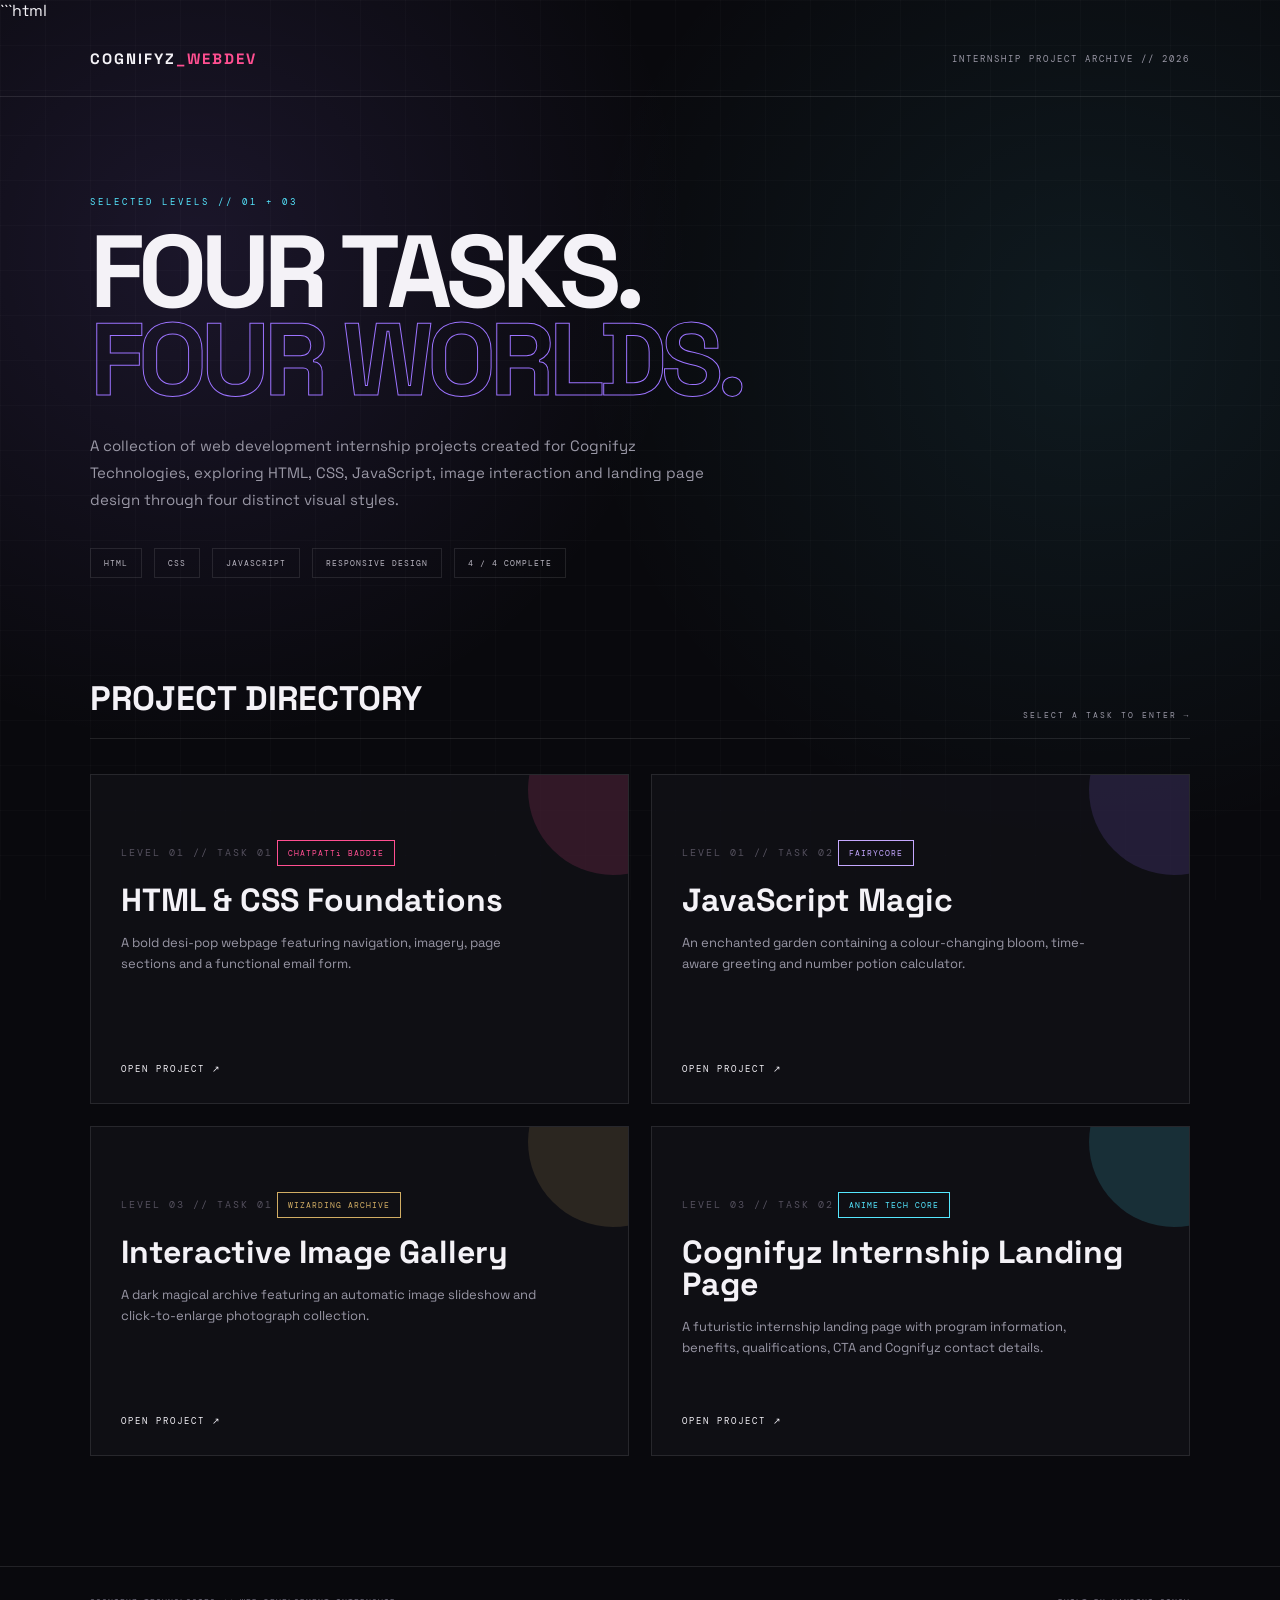
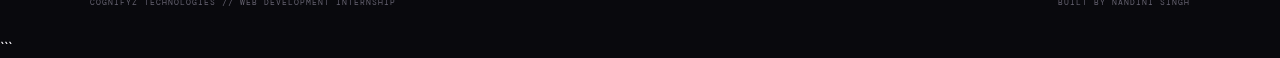
==== index.html @ 7658b9c6 "Create index.html" ====
```html
<!DOCTYPE html>
<html lang="en">
<head>
  <meta charset="UTF-8">
  <meta name="viewport" content="width=device-width, initial-scale=1.0">
  <title>Cognifyz Web Development Internship | Nandini Singh</title>

  <link rel="preconnect" href="https://fonts.googleapis.com">
  <link rel="preconnect" href="https://fonts.gstatic.com" crossorigin>
  <link href="https://fonts.googleapis.com/css2?family=DM+Mono:wght@400;500&family=Space+Grotesk:wght@400;500;600;700&display=swap" rel="stylesheet">

  <style>
    :root {
      --bg: #09090d;
      --panel: #111118;
      --text: #f4f2f7;
      --muted: #9997a5;
      --line: rgba(255,255,255,.1);
      --pink: #ff4f91;
      --purple: #9c73ff;
      --gold: #d1ad64;
      --cyan: #55e7ff;
    }

    * {
      margin: 0;
      padding: 0;
      box-sizing: border-box;
    }

    html {
      scroll-behavior: smooth;
    }

    body {
      min-height: 100vh;
      background:
        radial-gradient(circle at 15% 15%, rgba(156,115,255,.12), transparent 28%),
        radial-gradient(circle at 85% 20%, rgba(85,231,255,.08), transparent 30%),
        var(--bg);
      color: var(--text);
      font-family: "Space Grotesk", sans-serif;
    }

    body::before {
      content: "";
      position: fixed;
      inset: 0;
      pointer-events: none;
      background-image:
        linear-gradient(rgba(255,255,255,.02) 1px, transparent 1px),
        linear-gradient(90deg, rgba(255,255,255,.02) 1px, transparent 1px);
      background-size: 45px 45px;
    }

    nav {
      min-height: 76px;
      padding: 0 7%;
      display: flex;
      align-items: center;
      justify-content: space-between;
      border-bottom: 1px solid var(--line);
      position: relative;
      z-index: 2;
    }

    .logo {
      font-weight: 700;
      letter-spacing: 2px;
      font-size: 15px;
    }

    .logo span {
      color: var(--pink);
    }

    nav p {
      font-family: "DM Mono", monospace;
      color: var(--muted);
      font-size: 9px;
      letter-spacing: 2px;
    }

    header {
      min-height: 560px;
      padding: 90px 7% 70px;
      display: flex;
      flex-direction: column;
      justify-content: center;
      position: relative;
      z-index: 1;
    }

    .eyebrow {
      font-family: "DM Mono", monospace;
      color: var(--cyan);
      font-size: 9px;
      letter-spacing: 3px;
      margin-bottom: 20px;
    }

    h1 {
      max-width: 1000px;
      font-size: clamp(55px, 8vw, 110px);
      line-height: .86;
      letter-spacing: -6px;
    }

    h1 span {
      display: block;
      color: transparent;
      -webkit-text-stroke: 1px var(--purple);
    }

    .intro {
      max-width: 620px;
      color: var(--muted);
      margin-top: 28px;
      line-height: 1.8;
      font-size: 15px;
    }

    .meta {
      margin-top: 35px;
      display: flex;
      flex-wrap: wrap;
      gap: 12px;
    }

    .meta span {
      border: 1px solid var(--line);
      padding: 9px 13px;
      font-family: "DM Mono", monospace;
      font-size: 8px;
      letter-spacing: 1px;
      color: #b8b5c0;
    }

    main {
      padding: 20px 7% 110px;
      position: relative;
      z-index: 1;
    }

    .section-head {
      margin-bottom: 35px;
      display: flex;
      justify-content: space-between;
      align-items: end;
      border-bottom: 1px solid var(--line);
      padding-bottom: 18px;
    }

    .section-head h2 {
      font-size: 34px;
    }

    .section-head span {
      font-family: "DM Mono", monospace;
      color: var(--muted);
      font-size: 8px;
      letter-spacing: 2px;
    }

    .projects {
      display: grid;
      grid-template-columns: repeat(2, 1fr);
      gap: 22px;
    }

    .project {
      min-height: 330px;
      padding: 30px;
      border: 1px solid var(--line);
      background: rgba(17,17,24,.78);
      position: relative;
      overflow: hidden;
      text-decoration: none;
      color: inherit;
      transition: .25s ease;
    }

    .project:hover {
      transform: translateY(-6px);
      border-color: rgba(255,255,255,.3);
    }

    .project::after {
      content: "";
      width: 170px;
      height: 170px;
      border-radius: 50%;
      position: absolute;
      right: -70px;
      top: -70px;
      opacity: .15;
    }

    .chatpatti::after { background: var(--pink); }
    .fairy::after { background: var(--purple); }
    .wizard::after { background: var(--gold); }
    .anime::after { background: var(--cyan); }

    .number {
      font-family: "DM Mono", monospace;
      color: #55515e;
      font-size: 10px;
      letter-spacing: 2px;
    }

    .theme {
      display: inline-block;
      margin-top: 35px;
      padding: 7px 10px;
      border: 1px solid currentColor;
      font-family: "DM Mono", monospace;
      font-size: 8px;
      letter-spacing: 1px;
    }

    .chatpatti .theme { color: var(--pink); }
    .fairy .theme { color: #c5a8ff; }
    .wizard .theme { color: var(--gold); }
    .anime .theme { color: var(--cyan); }

    .project h3 {
      max-width: 450px;
      margin-top: 18px;
      font-size: 32px;
      line-height: 1;
    }

    .project p {
      max-width: 430px;
      margin-top: 16px;
      color: var(--muted);
      line-height: 1.65;
      font-size: 13px;
    }

    .open {
      position: absolute;
      left: 30px;
      bottom: 28px;
      font-family: "DM Mono", monospace;
      font-size: 9px;
      letter-spacing: 2px;
    }

    footer {
      padding: 30px 7%;
      border-top: 1px solid var(--line);
      display: flex;
      justify-content: space-between;
      gap: 20px;
      color: #666371;
      font-family: "DM Mono", monospace;
      font-size: 8px;
      letter-spacing: 1px;
    }

    @media (max-width: 800px) {
      .projects {
        grid-template-columns: 1fr;
      }

      h1 {
        letter-spacing: -4px;
      }
    }

    @media (max-width: 520px) {
      nav p {
        display: none;
      }

      header {
        min-height: 500px;
      }

      h1 {
        font-size: 55px;
        letter-spacing: -3px;
      }

      .section-head {
        align-items: start;
        flex-direction: column;
        gap: 8px;
      }

      .project {
        min-height: 350px;
      }

      footer {
        flex-direction: column;
      }
    }
  </style>
</head>

<body>

  <nav>
    <div class="logo">COGNIFYZ<span>_WEBDEV</span></div>
    <p>INTERNSHIP PROJECT ARCHIVE // 2026</p>
  </nav>

  <header>
    <p class="eyebrow">SELECTED LEVELS // 01 + 03</p>

    <h1>
      FOUR TASKS.
      <span>FOUR WORLDS.</span>
    </h1>

    <p class="intro">
      A collection of web development internship projects created for
      Cognifyz Technologies, exploring HTML, CSS, JavaScript, image
      interaction and landing page design through four distinct visual styles.
    </p>

    <div class="meta">
      <span>HTML</span>
      <span>CSS</span>
      <span>JAVASCRIPT</span>
      <span>RESPONSIVE DESIGN</span>
      <span>4 / 4 COMPLETE</span>
    </div>
  </header>


  <main>

    <div class="section-head">
      <h2>PROJECT DIRECTORY</h2>
      <span>SELECT A TASK TO ENTER →</span>
    </div>


    <div class="projects">

      <a class="project chatpatti" href="Level_1/Task_1/index.html">
        <span class="number">LEVEL 01 // TASK 01</span>
        <span class="theme">CHATPATTi BADDIE</span>

        <h3>HTML & CSS Foundations</h3>

        <p>
          A bold desi-pop webpage featuring navigation, imagery,
          page sections and a functional email form.
        </p>

        <span class="open">OPEN PROJECT ↗</span>
      </a>


      <a class="project fairy" href="Level_1/Task_2/index.html">
        <span class="number">LEVEL 01 // TASK 02</span>
        <span class="theme">FAIRYCORE</span>

        <h3>JavaScript Magic</h3>

        <p>
          An enchanted garden containing a colour-changing bloom,
          time-aware greeting and number potion calculator.
        </p>

        <span class="open">OPEN PROJECT ↗</span>
      </a>


      <a class="project wizard" href="Level_3/Task_1/index.html">
        <span class="number">LEVEL 03 // TASK 01</span>
        <span class="theme">WIZARDING ARCHIVE</span>

        <h3>Interactive Image Gallery</h3>

        <p>
          A dark magical archive featuring an automatic image slideshow
          and click-to-enlarge photograph collection.
        </p>

        <span class="open">OPEN PROJECT ↗</span>
      </a>


      <a class="project anime" href="Level_3/Task_2/index.html">
        <span class="number">LEVEL 03 // TASK 02</span>
        <span class="theme">ANIME TECH CORE</span>

        <h3>Cognifyz Internship Landing Page</h3>

        <p>
          A futuristic internship landing page with program information,
          benefits, qualifications, CTA and Cognifyz contact details.
        </p>

        <span class="open">OPEN PROJECT ↗</span>
      </a>

    </div>

  </main>


  <footer>
    <span>COGNIFYZ TECHNOLOGIES // WEB DEVELOPMENT INTERNSHIP</span>
    <span>BUILT BY NANDINI SINGH</span>
  </footer>

</body>
</html>
```
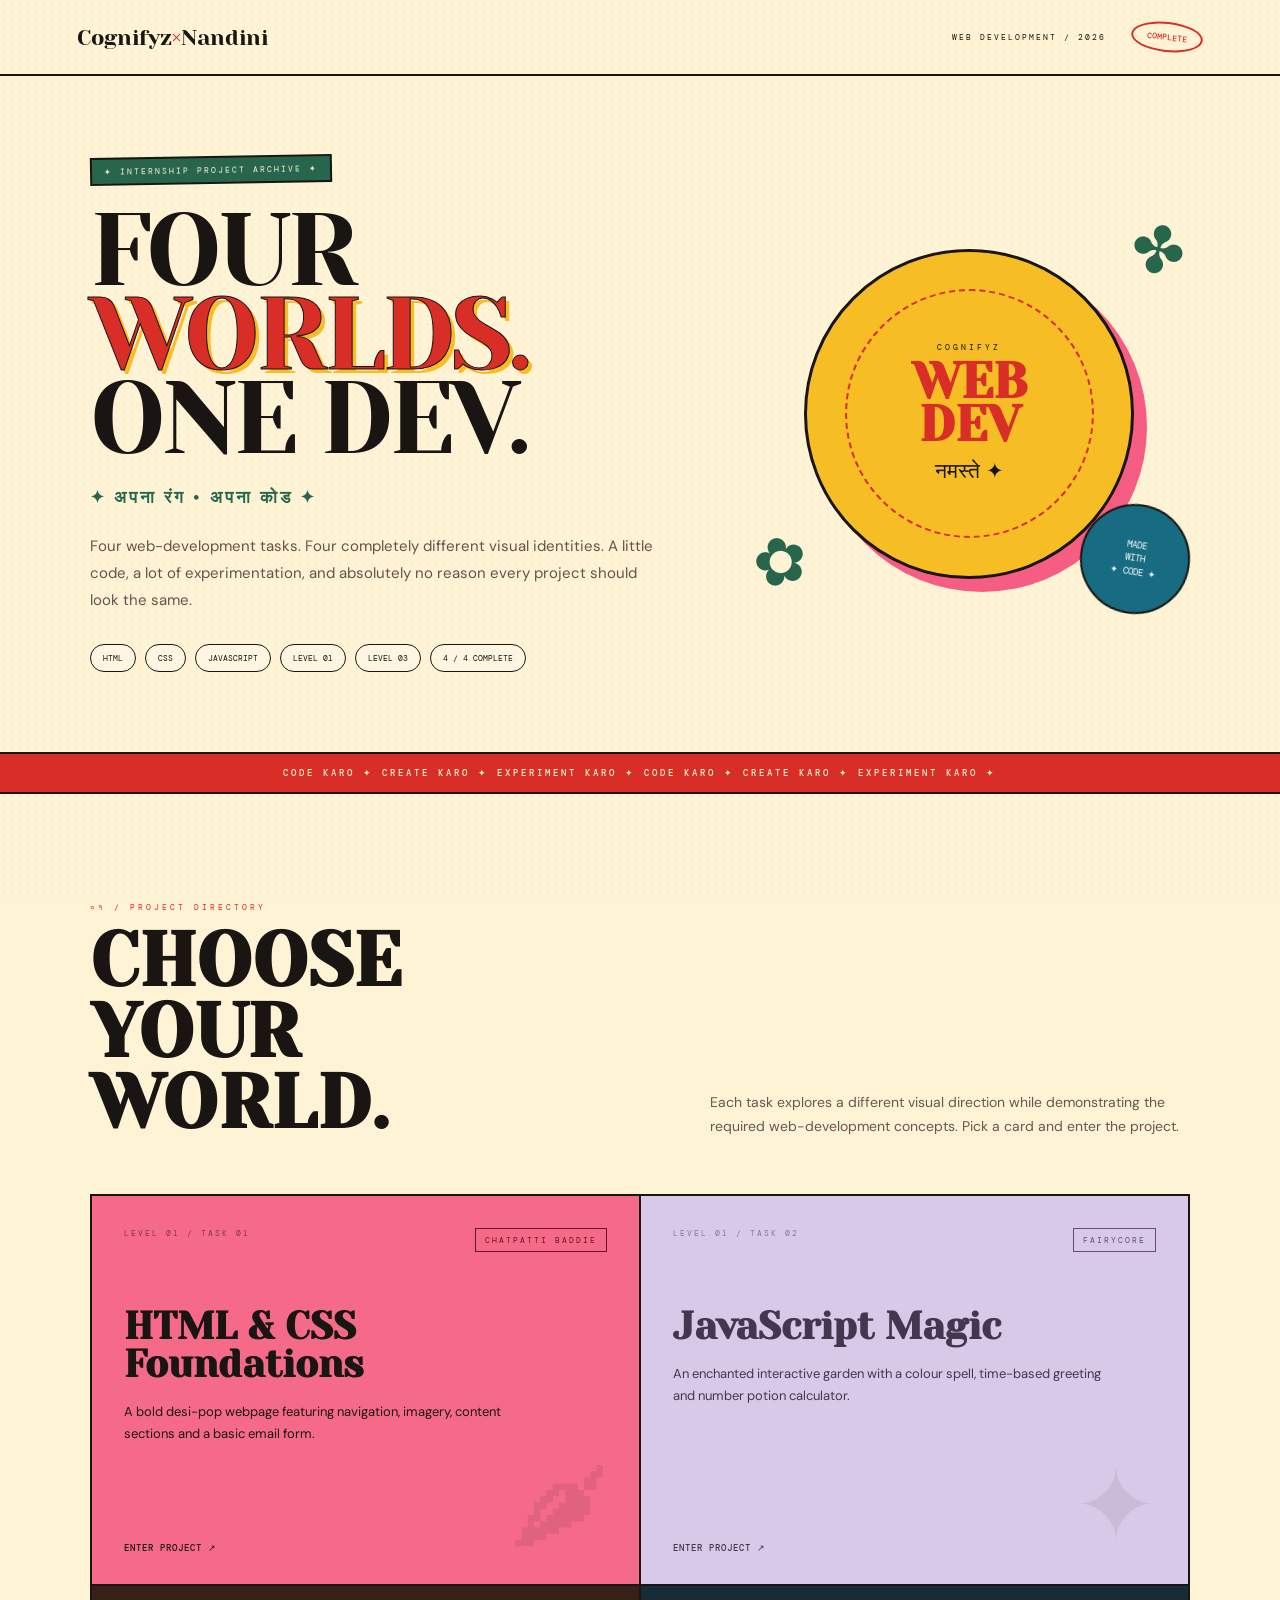
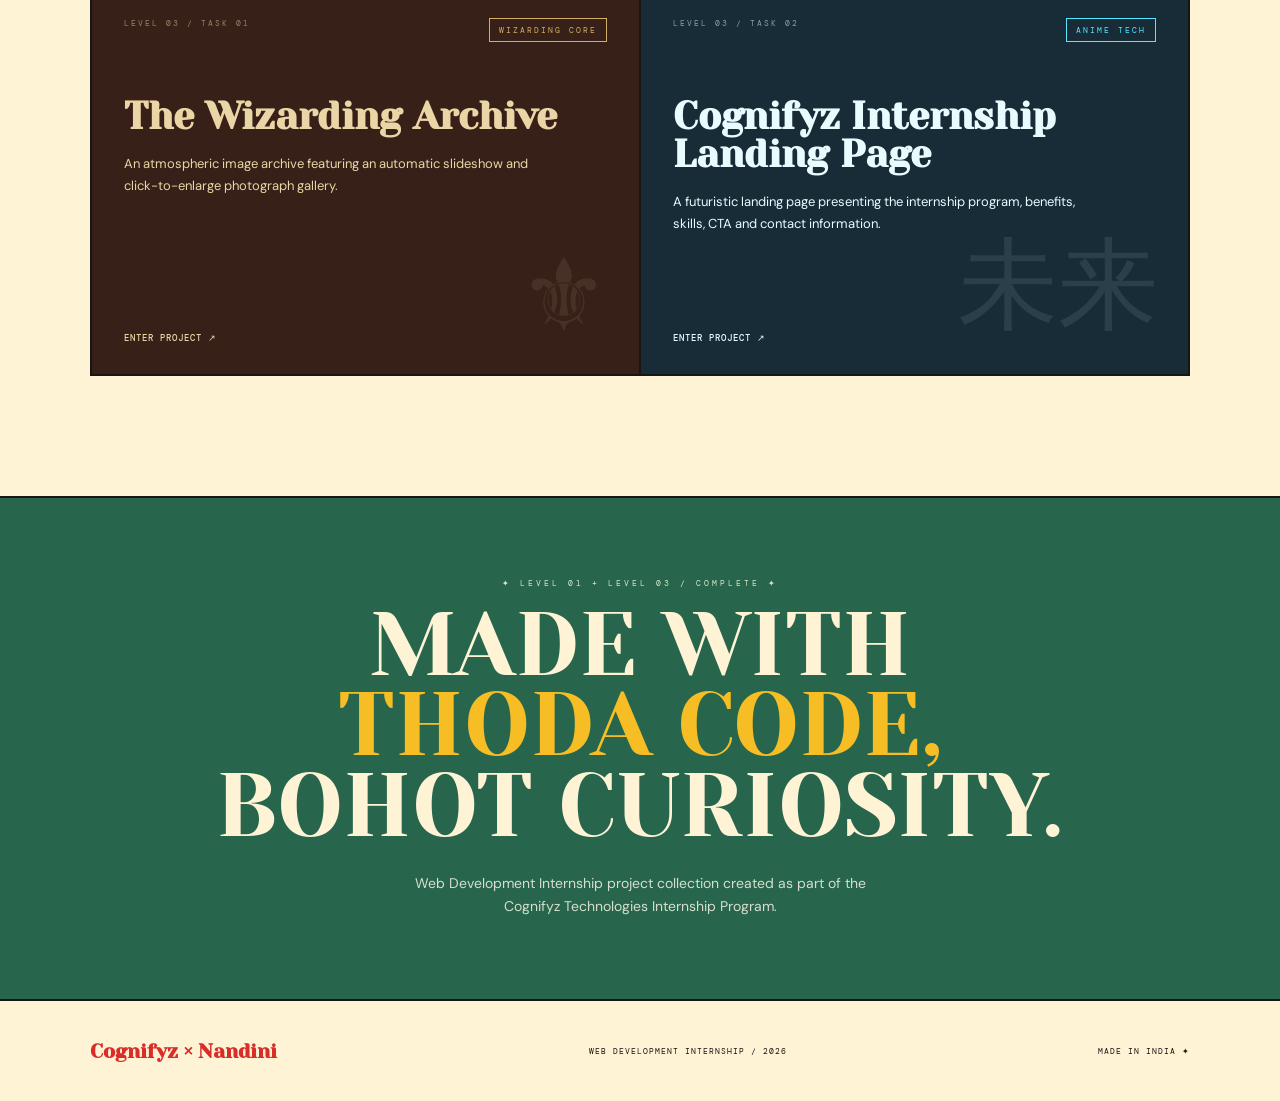
==== commit 0e6e6154: "added root page" ====
--- a/index.html
+++ b/index.html
@@ -1,26 +1,26 @@
-```html
 <!DOCTYPE html>
 <html lang="en">
 <head>
   <meta charset="UTF-8">
   <meta name="viewport" content="width=device-width, initial-scale=1.0">
-  <title>Cognifyz Web Development Internship | Nandini Singh</title>
+
+  <title>Cognifyz Internship | Nandini Singh</title>
 
   <link rel="preconnect" href="https://fonts.googleapis.com">
   <link rel="preconnect" href="https://fonts.gstatic.com" crossorigin>
-  <link href="https://fonts.googleapis.com/css2?family=DM+Mono:wght@400;500&family=Space+Grotesk:wght@400;500;600;700&display=swap" rel="stylesheet">
+  <link href="https://fonts.googleapis.com/css2?family=DM+Mono:wght@400;500&family=DM+Sans:wght@400;500;600;700&family=Yeseva+One&display=swap" rel="stylesheet">
 
   <style>
+
     :root {
-      --bg: #09090d;
-      --panel: #111118;
-      --text: #f4f2f7;
-      --muted: #9997a5;
-      --line: rgba(255,255,255,.1);
-      --pink: #ff4f91;
-      --purple: #9c73ff;
-      --gold: #d1ad64;
-      --cyan: #55e7ff;
+      --cream: #fff3d6;
+      --red: #d92d27;
+      --pink: #f65d83;
+      --green: #27664c;
+      --yellow: #f6bd25;
+      --blue: #176c82;
+      --brown: #42251c;
+      --black: #191512;
     }
 
     * {
@@ -34,383 +34,1058 @@
     }
 
     body {
-      min-height: 100vh;
-      background:
-        radial-gradient(circle at 15% 15%, rgba(156,115,255,.12), transparent 28%),
-        radial-gradient(circle at 85% 20%, rgba(85,231,255,.08), transparent 30%),
-        var(--bg);
-      color: var(--text);
-      font-family: "Space Grotesk", sans-serif;
-    }
+      background: var(--cream);
+      color: var(--black);
+      font-family: "DM Sans", sans-serif;
+      overflow-x: hidden;
+    }
+
+    a {
+      color: inherit;
+    }
+
+    /* =================================
+       DECORATIVE BACKGROUND
+    ================================= */
 
     body::before {
       content: "";
       position: fixed;
       inset: 0;
       pointer-events: none;
+      opacity: .035;
+
       background-image:
-        linear-gradient(rgba(255,255,255,.02) 1px, transparent 1px),
-        linear-gradient(90deg, rgba(255,255,255,.02) 1px, transparent 1px);
-      background-size: 45px 45px;
-    }
+        radial-gradient(var(--brown) 1px, transparent 1px);
+
+      background-size: 8px 8px;
+    }
+
+    /* =================================
+       NAV
+    ================================= */
 
     nav {
       min-height: 76px;
-      padding: 0 7%;
+      padding: 0 6%;
+
       display: flex;
       align-items: center;
       justify-content: space-between;
-      border-bottom: 1px solid var(--line);
+
+      border-bottom: 2px solid var(--black);
+
+      position: relative;
+      z-index: 5;
+    }
+
+    .logo {
+      font-family: "Yeseva One", serif;
+      font-size: 22px;
+    }
+
+    .logo span {
+      color: var(--red);
+    }
+
+    .nav-right {
+      display: flex;
+      align-items: center;
+      gap: 25px;
+    }
+
+    .nav-right p {
+      font-family: "DM Mono", monospace;
+      font-size: 8px;
+      letter-spacing: 2px;
+    }
+
+    .stamp {
+      padding: 8px 14px;
+
+      border: 2px solid var(--red);
+      border-radius: 50%;
+
+      color: var(--red);
+
+      font-family: "DM Mono", monospace;
+      font-size: 8px;
+      font-weight: 500;
+
+      transform: rotate(6deg);
+    }
+
+    /* =================================
+       HERO
+    ================================= */
+
+    header {
+      min-height: 650px;
+
+      padding: 80px 7%;
+
+      display: grid;
+      grid-template-columns: 1.15fr .85fr;
+      align-items: center;
+
+      gap: 60px;
+
+      border-bottom: 2px solid var(--black);
+
+      position: relative;
+    }
+
+    .small-label {
+      display: inline-block;
+
+      padding: 7px 12px;
+
+      background: var(--green);
+      color: var(--cream);
+
+      border: 2px solid var(--black);
+
+      font-family: "DM Mono", monospace;
+      font-size: 8px;
+      letter-spacing: 2px;
+
+      transform: rotate(-1deg);
+    }
+
+    h1 {
+      margin-top: 25px;
+
+      font-family: "Yeseva One", serif;
+
+      font-size: clamp(65px, 8vw, 120px);
+      font-weight: 400;
+
+      line-height: .82;
+
+      letter-spacing: -4px;
+    }
+
+    h1 span {
+      display: block;
+
+      color: var(--red);
+
+      -webkit-text-stroke: 1px var(--black);
+
+      text-shadow:
+        4px 4px 0 var(--yellow);
+    }
+
+    .hindi {
+      margin-top: 25px;
+
+      color: var(--green);
+
+      font-size: 17px;
+      font-weight: 700;
+
+      letter-spacing: 3px;
+    }
+
+    .intro {
+      max-width: 570px;
+
+      margin-top: 25px;
+
+      color: #65534b;
+
+      font-size: 15px;
+      line-height: 1.8;
+    }
+
+    .hero-tags {
+      margin-top: 30px;
+
+      display: flex;
+      flex-wrap: wrap;
+
+      gap: 9px;
+    }
+
+    .hero-tags span {
+      padding: 8px 12px;
+
+      border: 1.5px solid var(--black);
+      border-radius: 30px;
+
+      font-family: "DM Mono", monospace;
+      font-size: 8px;
+
+      background: rgba(255,255,255,.3);
+    }
+
+    /* =================================
+       HERO ART
+    ================================= */
+
+    .hero-art {
+      min-height: 470px;
+
+      position: relative;
+
+      display: flex;
+      align-items: center;
+      justify-content: center;
+    }
+
+    .sun {
+      width: 330px;
+      height: 330px;
+
+      border-radius: 50%;
+
+      background: var(--yellow);
+
+      border: 3px solid var(--black);
+
+      position: relative;
+
+      display: flex;
+      align-items: center;
+      justify-content: center;
+
+      box-shadow:
+        13px 13px 0 var(--pink);
+    }
+
+    .sun::before {
+      content: "";
+
+      position: absolute;
+
+      width: 245px;
+      height: 245px;
+
+      border: 2px dashed var(--red);
+      border-radius: 50%;
+
+      animation: spin 25s linear infinite;
+    }
+
+    @keyframes spin {
+      to {
+        transform: rotate(360deg);
+      }
+    }
+
+    .sun-text {
+      text-align: center;
+
       position: relative;
       z-index: 2;
     }
 
-    .logo {
-      font-weight: 700;
-      letter-spacing: 2px;
-      font-size: 15px;
-    }
-
-    .logo span {
-      color: var(--pink);
-    }
-
-    nav p {
-      font-family: "DM Mono", monospace;
-      color: var(--muted);
+    .sun-text small {
+      display: block;
+
+      font-family: "DM Mono", monospace;
+      font-size: 8px;
+      letter-spacing: 3px;
+    }
+
+    .sun-text strong {
+      display: block;
+
+      margin-top: 8px;
+
+      font-family: "Yeseva One", serif;
+
+      font-size: 50px;
+      line-height: .85;
+
+      color: var(--red);
+    }
+
+    .sun-text span {
+      display: block;
+
+      margin-top: 12px;
+
+      font-size: 21px;
+    }
+
+    .flower {
+      position: absolute;
+
+      font-size: 65px;
+
+      color: var(--green);
+    }
+
+    .f1 {
+      left: 5px;
+      bottom: 45px;
+      transform: rotate(-15deg);
+    }
+
+    .f2 {
+      right: 5px;
+      top: 30px;
+      transform: rotate(15deg);
+    }
+
+    .mini-sticker {
+      position: absolute;
+
+      right: 0;
+      bottom: 35px;
+
+      width: 110px;
+      height: 110px;
+
+      border-radius: 50%;
+
+      background: var(--blue);
+      color: white;
+
+      border: 2px solid var(--black);
+
+      display: flex;
+      align-items: center;
+      justify-content: center;
+
+      text-align: center;
+
+      font-family: "DM Mono", monospace;
       font-size: 9px;
-      letter-spacing: 2px;
-    }
-
-    header {
-      min-height: 560px;
-      padding: 90px 7% 70px;
-      display: flex;
-      flex-direction: column;
-      justify-content: center;
-      position: relative;
-      z-index: 1;
-    }
-
-    .eyebrow {
-      font-family: "DM Mono", monospace;
-      color: var(--cyan);
+      line-height: 1.5;
+
+      transform: rotate(9deg);
+    }
+
+    /* =================================
+       STRIP
+    ================================= */
+
+    .strip {
+      overflow: hidden;
+
+      padding: 13px;
+
+      background: var(--red);
+      color: var(--cream);
+
+      border-bottom: 2px solid var(--black);
+
+      white-space: nowrap;
+
+      text-align: center;
+
+      font-family: "DM Mono", monospace;
+
       font-size: 9px;
+      font-weight: 500;
+
       letter-spacing: 3px;
-      margin-bottom: 20px;
-    }
-
-    h1 {
-      max-width: 1000px;
-      font-size: clamp(55px, 8vw, 110px);
-      line-height: .86;
-      letter-spacing: -6px;
-    }
-
-    h1 span {
-      display: block;
-      color: transparent;
-      -webkit-text-stroke: 1px var(--purple);
-    }
-
-    .intro {
-      max-width: 620px;
-      color: var(--muted);
-      margin-top: 28px;
-      line-height: 1.8;
-      font-size: 15px;
-    }
-
-    .meta {
-      margin-top: 35px;
-      display: flex;
-      flex-wrap: wrap;
-      gap: 12px;
-    }
-
-    .meta span {
-      border: 1px solid var(--line);
-      padding: 9px 13px;
-      font-family: "DM Mono", monospace;
+    }
+
+    /* =================================
+       PROJECTS
+    ================================= */
+
+    main {
+      padding: 100px 7% 120px;
+    }
+
+    .project-heading {
+      display: grid;
+      grid-template-columns: 1fr 1fr;
+
+      gap: 40px;
+
+      align-items: end;
+
+      margin-bottom: 55px;
+    }
+
+    .project-heading small {
+      font-family: "DM Mono", monospace;
+
+      color: var(--red);
+
       font-size: 8px;
-      letter-spacing: 1px;
-      color: #b8b5c0;
-    }
-
-    main {
-      padding: 20px 7% 110px;
-      position: relative;
-      z-index: 1;
-    }
-
-    .section-head {
-      margin-bottom: 35px;
-      display: flex;
-      justify-content: space-between;
-      align-items: end;
-      border-bottom: 1px solid var(--line);
-      padding-bottom: 18px;
-    }
-
-    .section-head h2 {
-      font-size: 34px;
-    }
-
-    .section-head span {
-      font-family: "DM Mono", monospace;
-      color: var(--muted);
-      font-size: 8px;
-      letter-spacing: 2px;
-    }
+
+      letter-spacing: 3px;
+    }
+
+    .project-heading h2 {
+      margin-top: 10px;
+
+      font-family: "Yeseva One", serif;
+
+      font-size: clamp(45px, 6vw, 75px);
+
+      line-height: .95;
+    }
+
+    .project-heading p {
+      max-width: 480px;
+
+      justify-self: end;
+
+      color: #68574f;
+
+      line-height: 1.7;
+
+      font-size: 14px;
+    }
+
+    /* =================================
+       PROJECT GRID
+    ================================= */
 
     .projects {
       display: grid;
       grid-template-columns: repeat(2, 1fr);
-      gap: 22px;
+
+      border-top: 2px solid var(--black);
+      border-left: 2px solid var(--black);
     }
 
     .project {
-      min-height: 330px;
-      padding: 30px;
-      border: 1px solid var(--line);
-      background: rgba(17,17,24,.78);
+      min-height: 390px;
+
+      padding: 32px;
+
       position: relative;
+
+      border-right: 2px solid var(--black);
+      border-bottom: 2px solid var(--black);
+
+      text-decoration: none;
+
       overflow: hidden;
-      text-decoration: none;
-      color: inherit;
+
       transition: .25s ease;
     }
 
     .project:hover {
-      transform: translateY(-6px);
-      border-color: rgba(255,255,255,.3);
-    }
-
-    .project::after {
-      content: "";
-      width: 170px;
-      height: 170px;
-      border-radius: 50%;
-      position: absolute;
-      right: -70px;
-      top: -70px;
-      opacity: .15;
-    }
-
-    .chatpatti::after { background: var(--pink); }
-    .fairy::after { background: var(--purple); }
-    .wizard::after { background: var(--gold); }
-    .anime::after { background: var(--cyan); }
-
-    .number {
-      font-family: "DM Mono", monospace;
-      color: #55515e;
-      font-size: 10px;
+      transform: translate(-5px, -5px);
+
+      box-shadow:
+        8px 8px 0 var(--black);
+
+      z-index: 3;
+    }
+
+    .project-top {
+      display: flex;
+      justify-content: space-between;
+
+      font-family: "DM Mono", monospace;
+
+      font-size: 8px;
+
       letter-spacing: 2px;
     }
 
+    .project-number {
+      opacity: .55;
+    }
+
     .theme {
-      display: inline-block;
-      margin-top: 35px;
-      padding: 7px 10px;
+      padding: 6px 9px;
+
       border: 1px solid currentColor;
-      font-family: "DM Mono", monospace;
-      font-size: 8px;
-      letter-spacing: 1px;
-    }
-
-    .chatpatti .theme { color: var(--pink); }
-    .fairy .theme { color: #c5a8ff; }
-    .wizard .theme { color: var(--gold); }
-    .anime .theme { color: var(--cyan); }
+    }
 
     .project h3 {
-      max-width: 450px;
+      max-width: 440px;
+
+      margin-top: 55px;
+
+      font-family: "Yeseva One", serif;
+
+      font-size: 38px;
+
+      line-height: 1;
+    }
+
+    .project > p {
+      max-width: 430px;
+
       margin-top: 18px;
-      font-size: 32px;
-      line-height: 1;
-    }
-
-    .project p {
-      max-width: 430px;
-      margin-top: 16px;
-      color: var(--muted);
-      line-height: 1.65;
+
       font-size: 13px;
+
+      line-height: 1.7;
     }
 
     .open {
       position: absolute;
-      left: 30px;
-      bottom: 28px;
-      font-family: "DM Mono", monospace;
+
+      left: 32px;
+      bottom: 30px;
+
+      font-family: "DM Mono", monospace;
+
       font-size: 9px;
-      letter-spacing: 2px;
-    }
+      font-weight: 500;
+
+      letter-spacing: 1px;
+    }
+
+    /* DIFFERENT PROJECT WORLDS */
+
+    .chatpatti {
+      background: #f66a89;
+    }
+
+    .chatpatti .theme {
+      color: #6b171d;
+    }
+
+    .fairy {
+      background: #d8c9e8;
+      color: #45364f;
+    }
+
+    .fairy .theme {
+      color: #674d75;
+    }
+
+    .wizard {
+      background: #372018;
+      color: #ead5a6;
+    }
+
+    .wizard .theme {
+      color: #d3ad64;
+    }
+
+    .anime {
+      background: #172c37;
+      color: #e8fbff;
+    }
+
+    .anime .theme {
+      color: #55e7ff;
+    }
+
+    /* decorative card symbols */
+
+    .symbol {
+      position: absolute;
+
+      right: 30px;
+      bottom: 20px;
+
+      font-family: "Yeseva One", serif;
+
+      font-size: 100px;
+
+      opacity: .09;
+
+      pointer-events: none;
+    }
+
+    /* =================================
+       ENDING
+    ================================= */
+
+    .ending {
+      min-height: 430px;
+
+      padding: 80px 7%;
+
+      background: var(--green);
+      color: var(--cream);
+
+      border-top: 2px solid var(--black);
+      border-bottom: 2px solid var(--black);
+
+      display: flex;
+      flex-direction: column;
+      align-items: center;
+      justify-content: center;
+
+      text-align: center;
+    }
+
+    .ending p:first-child {
+      font-family: "DM Mono", monospace;
+
+      color: #d9e8c9;
+
+      font-size: 8px;
+
+      letter-spacing: 3px;
+    }
+
+    .ending h2 {
+      max-width: 850px;
+
+      margin-top: 17px;
+
+      font-family: "Yeseva One", serif;
+
+      font-size: clamp(48px, 7vw, 90px);
+
+      font-weight: 400;
+
+      line-height: .9;
+    }
+
+    .ending h2 span {
+      color: var(--yellow);
+    }
+
+    .ending .quote {
+      max-width: 500px;
+
+      margin-top: 25px;
+
+      color: #d7decf;
+
+      font-size: 14px;
+
+      line-height: 1.7;
+    }
+
+    /* =================================
+       FOOTER
+    ================================= */
 
     footer {
-      padding: 30px 7%;
-      border-top: 1px solid var(--line);
+      min-height: 100px;
+
+      padding: 25px 7%;
+
       display: flex;
+      align-items: center;
       justify-content: space-between;
+
       gap: 20px;
-      color: #666371;
-      font-family: "DM Mono", monospace;
+    }
+
+    footer strong {
+      font-family: "Yeseva One", serif;
+
+      color: var(--red);
+
+      font-size: 20px;
+    }
+
+    footer p {
+      font-family: "DM Mono", monospace;
+
       font-size: 8px;
+
       letter-spacing: 1px;
     }
 
-    @media (max-width: 800px) {
+    /* =================================
+       MOBILE
+    ================================= */
+
+    @media (max-width: 850px) {
+
+      header {
+        grid-template-columns: 1fr;
+      }
+
+      .hero-art {
+        min-height: 450px;
+      }
+
+      .project-heading {
+        grid-template-columns: 1fr;
+      }
+
+      .project-heading p {
+        justify-self: start;
+      }
+
       .projects {
         grid-template-columns: 1fr;
       }
+    }
+
+    @media (max-width: 520px) {
+
+      .nav-right p {
+        display: none;
+      }
+
+      header {
+        padding:
+          70px 6%;
+      }
 
       h1 {
-        letter-spacing: -4px;
-      }
-    }
-
-    @media (max-width: 520px) {
-      nav p {
-        display: none;
-      }
-
-      header {
-        min-height: 500px;
-      }
-
-      h1 {
-        font-size: 55px;
+        font-size: 64px;
         letter-spacing: -3px;
       }
 
-      .section-head {
-        align-items: start;
-        flex-direction: column;
-        gap: 8px;
+      .sun {
+        width: 280px;
+        height: 280px;
+      }
+
+      .sun::before {
+        width: 205px;
+        height: 205px;
+      }
+
+      .sun-text strong {
+        font-size: 42px;
+      }
+
+      .mini-sticker {
+        width: 90px;
+        height: 90px;
+        right: -5px;
+      }
+
+      main {
+        padding:
+          80px 6%;
       }
 
       .project {
-        min-height: 350px;
+        min-height: 410px;
       }
 
       footer {
         flex-direction: column;
-      }
-    }
+
+        text-align: center;
+      }
+    }
+
   </style>
 </head>
 
+
 <body>
 
+  <!-- NAV -->
   <nav>
-    <div class="logo">COGNIFYZ<span>_WEBDEV</span></div>
-    <p>INTERNSHIP PROJECT ARCHIVE // 2026</p>
+
+    <div class="logo">
+      Cognifyz<span>×</span>Nandini
+    </div>
+
+    <div class="nav-right">
+
+      <p>
+        WEB DEVELOPMENT / 2026
+      </p>
+
+      <div class="stamp">
+        COMPLETE
+      </div>
+
+    </div>
+
   </nav>
 
+
+  <!-- HERO -->
   <header>
-    <p class="eyebrow">SELECTED LEVELS // 01 + 03</p>
-
-    <h1>
-      FOUR TASKS.
-      <span>FOUR WORLDS.</span>
-    </h1>
-
-    <p class="intro">
-      A collection of web development internship projects created for
-      Cognifyz Technologies, exploring HTML, CSS, JavaScript, image
-      interaction and landing page design through four distinct visual styles.
+
+    <div class="hero-copy">
+
+      <span class="small-label">
+        ✦ INTERNSHIP PROJECT ARCHIVE ✦
+      </span>
+
+      <h1>
+        FOUR
+        <span>WORLDS.</span>
+        ONE DEV.
+      </h1>
+
+      <p class="hindi">
+        ✦ अपना रंग • अपना कोड ✦
+      </p>
+
+      <p class="intro">
+        Four web-development tasks. Four completely different
+        visual identities. A little code, a lot of experimentation,
+        and absolutely no reason every project should look the same.
+      </p>
+
+      <div class="hero-tags">
+        <span>HTML</span>
+        <span>CSS</span>
+        <span>JAVASCRIPT</span>
+        <span>LEVEL 01</span>
+        <span>LEVEL 03</span>
+        <span>4 / 4 COMPLETE</span>
+      </div>
+
+    </div>
+
+
+    <div class="hero-art">
+
+      <span class="flower f1">✿</span>
+      <span class="flower f2">✤</span>
+
+      <div class="sun">
+
+        <div class="sun-text">
+
+          <small>COGNIFYZ</small>
+
+          <strong>
+            WEB<br>DEV
+          </strong>
+
+          <span>नमस्ते ✦</span>
+
+        </div>
+
+      </div>
+
+      <div class="mini-sticker">
+        MADE<br>
+        WITH<br>
+        ✦ CODE ✦
+      </div>
+
+    </div>
+
+  </header>
+
+
+  <div class="strip">
+    CODE KARO ✦ CREATE KARO ✦ EXPERIMENT KARO ✦
+    CODE KARO ✦ CREATE KARO ✦ EXPERIMENT KARO ✦
+  </div>
+
+
+  <!-- PROJECT DIRECTORY -->
+  <main>
+
+    <div class="project-heading">
+
+      <div>
+
+        <small>
+          ०१ / PROJECT DIRECTORY
+        </small>
+
+        <h2>
+          CHOOSE YOUR<br>
+          WORLD.
+        </h2>
+
+      </div>
+
+      <p>
+        Each task explores a different visual direction while
+        demonstrating the required web-development concepts.
+        Pick a card and enter the project.
+      </p>
+
+    </div>
+
+
+    <div class="projects">
+
+
+      <!-- TASK 1 -->
+
+      <a
+        class="project chatpatti"
+        href="Level_1/Task_1/index.html"
+      >
+
+        <div class="project-top">
+
+          <span class="project-number">
+            LEVEL 01 / TASK 01
+          </span>
+
+          <span class="theme">
+            CHATPATTI BADDIE
+          </span>
+
+        </div>
+
+        <h3>
+          HTML & CSS
+          Foundations
+        </h3>
+
+        <p>
+          A bold desi-pop webpage featuring navigation,
+          imagery, content sections and a basic email form.
+        </p>
+
+        <span class="open">
+          ENTER PROJECT ↗
+        </span>
+
+        <span class="symbol">🌶</span>
+
+      </a>
+
+
+      <!-- TASK 2 -->
+
+      <a
+        class="project fairy"
+        href="Level_1/Task_2/index.html"
+      >
+
+        <div class="project-top">
+
+          <span class="project-number">
+            LEVEL 01 / TASK 02
+          </span>
+
+          <span class="theme">
+            FAIRYCORE
+          </span>
+
+        </div>
+
+        <h3>
+          JavaScript
+          Magic
+        </h3>
+
+        <p>
+          An enchanted interactive garden with a colour spell,
+          time-based greeting and number potion calculator.
+        </p>
+
+        <span class="open">
+          ENTER PROJECT ↗
+        </span>
+
+        <span class="symbol">✦</span>
+
+      </a>
+
+
+      <!-- TASK 3 -->
+
+      <a
+        class="project wizard"
+        href="Level_3/Task_1/index.html"
+      >
+
+        <div class="project-top">
+
+          <span class="project-number">
+            LEVEL 03 / TASK 01
+          </span>
+
+          <span class="theme">
+            WIZARDING CORE
+          </span>
+
+        </div>
+
+        <h3>
+          The Wizarding
+          Archive
+        </h3>
+
+        <p>
+          An atmospheric image archive featuring an automatic
+          slideshow and click-to-enlarge photograph gallery.
+        </p>
+
+        <span class="open">
+          ENTER PROJECT ↗
+        </span>
+
+        <span class="symbol">⚜</span>
+
+      </a>
+
+
+      <!-- TASK 4 -->
+
+      <a
+        class="project anime"
+        href="Level_3/Task_2/index.html"
+      >
+
+        <div class="project-top">
+
+          <span class="project-number">
+            LEVEL 03 / TASK 02
+          </span>
+
+          <span class="theme">
+            ANIME TECH
+          </span>
+
+        </div>
+
+        <h3>
+          Cognifyz Internship
+          Landing Page
+        </h3>
+
+        <p>
+          A futuristic landing page presenting the internship
+          program, benefits, skills, CTA and contact information.
+        </p>
+
+        <span class="open">
+          ENTER PROJECT ↗
+        </span>
+
+        <span class="symbol">未来</span>
+
+      </a>
+
+    </div>
+
+  </main>
+
+
+  <!-- ENDING -->
+
+  <section class="ending">
+
+    <p>
+      ✦ LEVEL 01 + LEVEL 03 / COMPLETE ✦
     </p>
 
-    <div class="meta">
-      <span>HTML</span>
-      <span>CSS</span>
-      <span>JAVASCRIPT</span>
-      <span>RESPONSIVE DESIGN</span>
-      <span>4 / 4 COMPLETE</span>
-    </div>
-  </header>
-
-
-  <main>
-
-    <div class="section-head">
-      <h2>PROJECT DIRECTORY</h2>
-      <span>SELECT A TASK TO ENTER →</span>
-    </div>
-
-
-    <div class="projects">
-
-      <a class="project chatpatti" href="Level_1/Task_1/index.html">
-        <span class="number">LEVEL 01 // TASK 01</span>
-        <span class="theme">CHATPATTi BADDIE</span>
-
-        <h3>HTML & CSS Foundations</h3>
-
-        <p>
-          A bold desi-pop webpage featuring navigation, imagery,
-          page sections and a functional email form.
-        </p>
-
-        <span class="open">OPEN PROJECT ↗</span>
-      </a>
-
-
-      <a class="project fairy" href="Level_1/Task_2/index.html">
-        <span class="number">LEVEL 01 // TASK 02</span>
-        <span class="theme">FAIRYCORE</span>
-
-        <h3>JavaScript Magic</h3>
-
-        <p>
-          An enchanted garden containing a colour-changing bloom,
-          time-aware greeting and number potion calculator.
-        </p>
-
-        <span class="open">OPEN PROJECT ↗</span>
-      </a>
-
-
-      <a class="project wizard" href="Level_3/Task_1/index.html">
-        <span class="number">LEVEL 03 // TASK 01</span>
-        <span class="theme">WIZARDING ARCHIVE</span>
-
-        <h3>Interactive Image Gallery</h3>
-
-        <p>
-          A dark magical archive featuring an automatic image slideshow
-          and click-to-enlarge photograph collection.
-        </p>
-
-        <span class="open">OPEN PROJECT ↗</span>
-      </a>
-
-
-      <a class="project anime" href="Level_3/Task_2/index.html">
-        <span class="number">LEVEL 03 // TASK 02</span>
-        <span class="theme">ANIME TECH CORE</span>
-
-        <h3>Cognifyz Internship Landing Page</h3>
-
-        <p>
-          A futuristic internship landing page with program information,
-          benefits, qualifications, CTA and Cognifyz contact details.
-        </p>
-
-        <span class="open">OPEN PROJECT ↗</span>
-      </a>
-
-    </div>
-
-  </main>
-
+    <h2>
+      MADE WITH
+      <span>THODA CODE,</span>
+      BOHOT CURIOSITY.
+    </h2>
+
+    <p class="quote">
+      Web Development Internship project collection created
+      as part of the Cognifyz Technologies Internship Program.
+    </p>
+
+  </section>
+
+
+  <!-- FOOTER -->
 
   <footer>
-    <span>COGNIFYZ TECHNOLOGIES // WEB DEVELOPMENT INTERNSHIP</span>
-    <span>BUILT BY NANDINI SINGH</span>
+
+    <strong>
+      Cognifyz × Nandini
+    </strong>
+
+    <p>
+      WEB DEVELOPMENT INTERNSHIP / 2026
+    </p>
+
+    <p>
+      MADE IN INDIA ✦
+    </p>
+
   </footer>
 
 </body>
-</html>
-```
+</html>
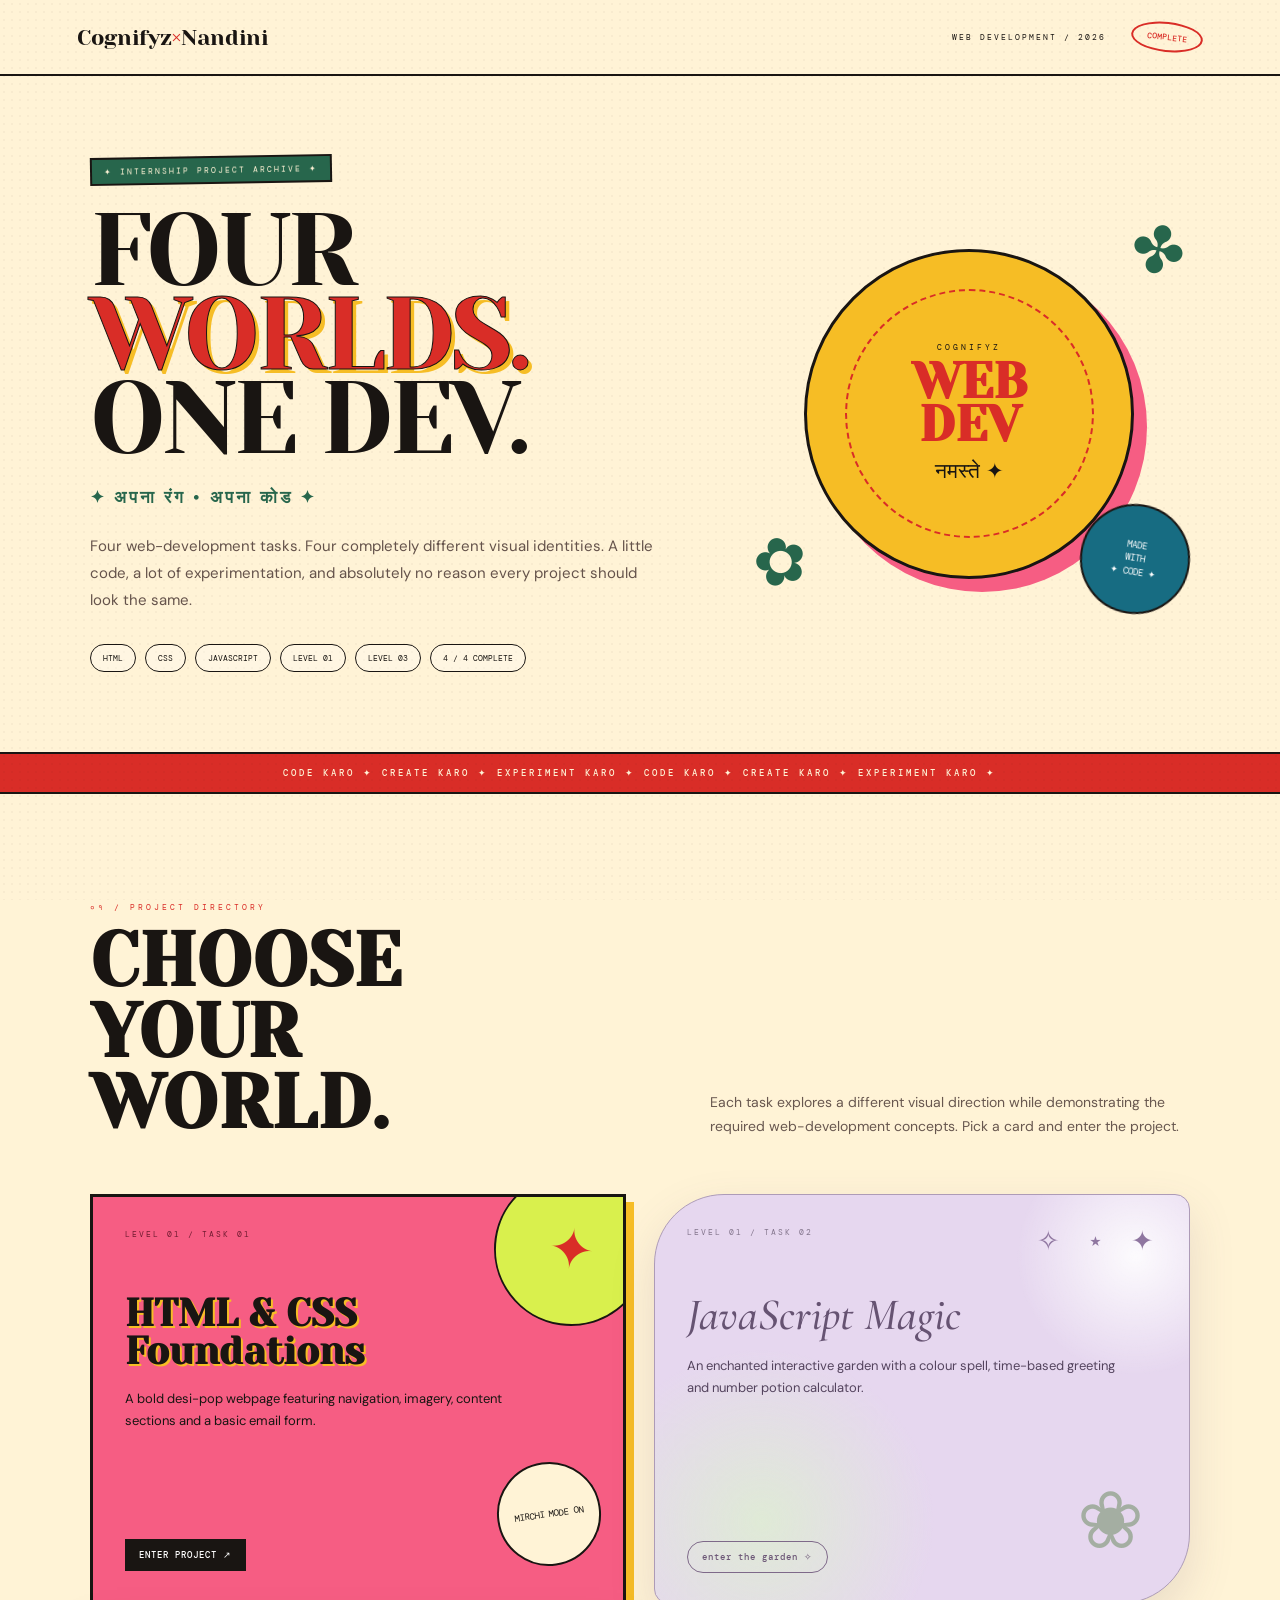
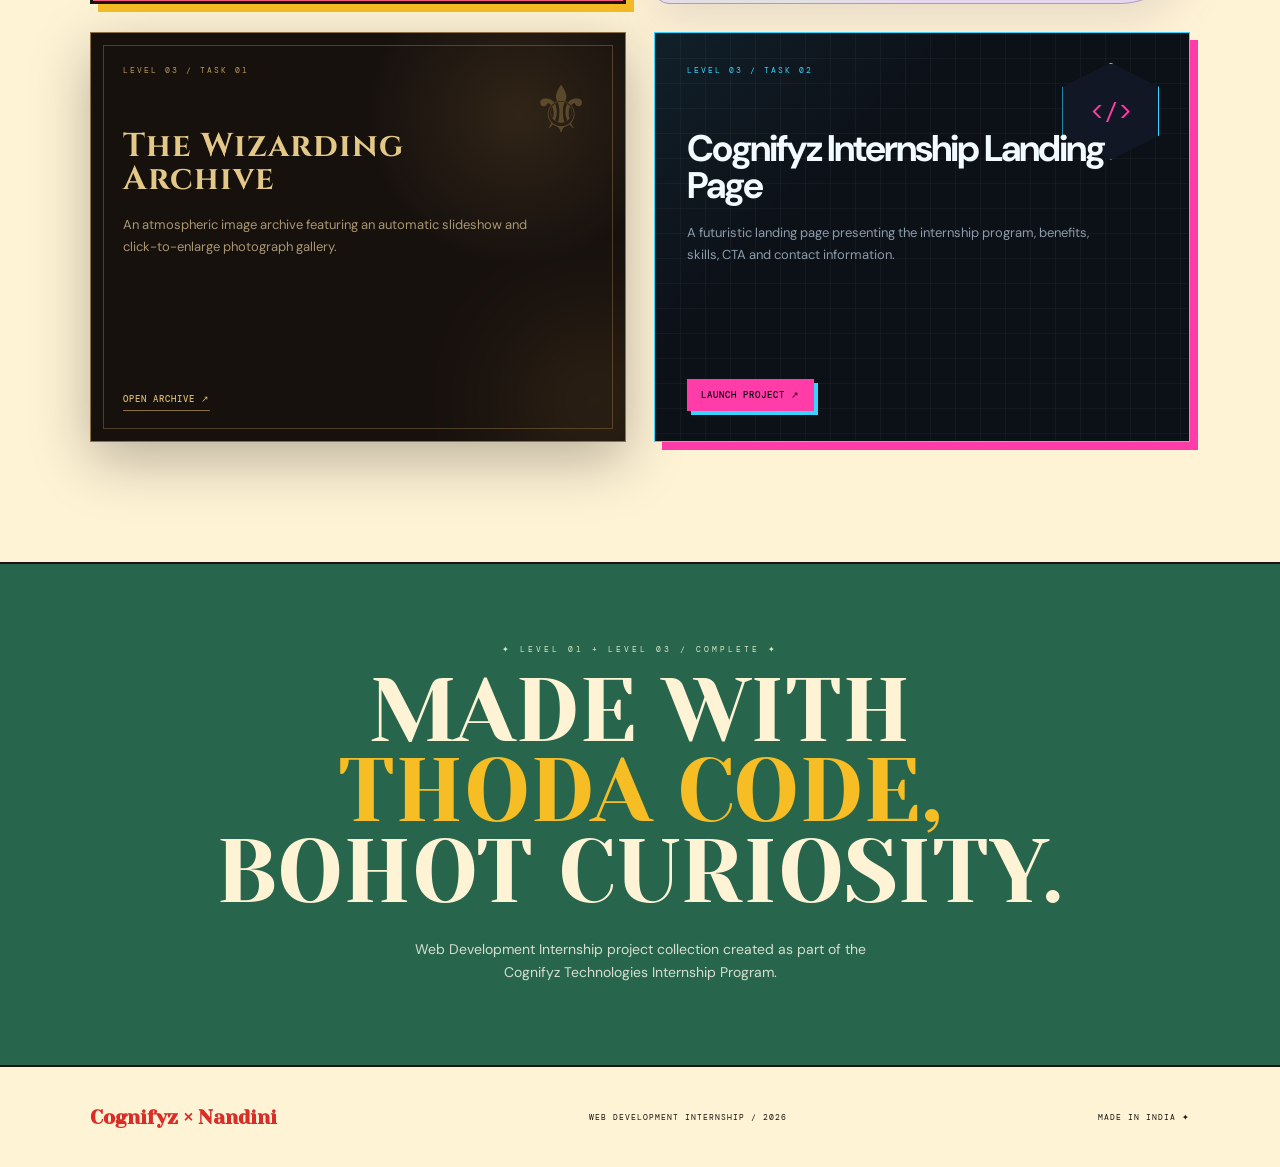
==== commit 4f1690bd: "updated main page" ====
--- a/index.html
+++ b/index.html
@@ -8,10 +8,10 @@
 
   <link rel="preconnect" href="https://fonts.googleapis.com">
   <link rel="preconnect" href="https://fonts.gstatic.com" crossorigin>
-  <link href="https://fonts.googleapis.com/css2?family=DM+Mono:wght@400;500&family=DM+Sans:wght@400;500;600;700&family=Yeseva+One&display=swap" rel="stylesheet">
+
+  <link href="https://fonts.googleapis.com/css2?family=DM+Mono:wght@400;500&family=DM+Sans:wght@400;500;600;700&family=Yeseva+One&family=Cormorant+Garamond:ital,wght@0,500;1,500&family=Cinzel:wght@500;600&display=swap" rel="stylesheet">
 
   <style>
-
     :root {
       --cream: #fff3d6;
       --red: #d92d27;
@@ -44,26 +44,17 @@
       color: inherit;
     }
 
-    /* =================================
-       DECORATIVE BACKGROUND
-    ================================= */
-
     body::before {
       content: "";
       position: fixed;
       inset: 0;
       pointer-events: none;
       opacity: .035;
-
-      background-image:
-        radial-gradient(var(--brown) 1px, transparent 1px);
-
+      background-image: radial-gradient(var(--brown) 1px, transparent 1px);
       background-size: 8px 8px;
     }
 
-    /* =================================
-       NAV
-    ================================= */
+    /* NAV */
 
     nav {
       min-height: 76px;
@@ -102,26 +93,19 @@
 
     .stamp {
       padding: 8px 14px;
-
       border: 2px solid var(--red);
       border-radius: 50%;
-
       color: var(--red);
-
       font-family: "DM Mono", monospace;
       font-size: 8px;
       font-weight: 500;
-
       transform: rotate(6deg);
     }
 
-    /* =================================
-       HERO
-    ================================= */
+    /* HERO */
 
     header {
       min-height: 650px;
-
       padding: 80px 7%;
 
       display: grid;
@@ -161,7 +145,6 @@
       font-weight: 400;
 
       line-height: .82;
-
       letter-spacing: -4px;
     }
 
@@ -172,8 +155,7 @@
 
       -webkit-text-stroke: 1px var(--black);
 
-      text-shadow:
-        4px 4px 0 var(--yellow);
+      text-shadow: 4px 4px 0 var(--yellow);
     }
 
     .hindi {
@@ -183,7 +165,6 @@
 
       font-size: 17px;
       font-weight: 700;
-
       letter-spacing: 3px;
     }
 
@@ -219,9 +200,7 @@
       background: rgba(255,255,255,.3);
     }
 
-    /* =================================
-       HERO ART
-    ================================= */
+    /* HERO ART */
 
     .hero-art {
       min-height: 470px;
@@ -249,8 +228,7 @@
       align-items: center;
       justify-content: center;
 
-      box-shadow:
-        13px 13px 0 var(--pink);
+      box-shadow: 13px 13px 0 var(--pink);
     }
 
     .sun::before {
@@ -275,7 +253,6 @@
 
     .sun-text {
       text-align: center;
-
       position: relative;
       z-index: 2;
     }
@@ -358,9 +335,7 @@
       transform: rotate(9deg);
     }
 
-    /* =================================
-       STRIP
-    ================================= */
+    /* STRIP */
 
     .strip {
       overflow: hidden;
@@ -377,16 +352,12 @@
       text-align: center;
 
       font-family: "DM Mono", monospace;
-
       font-size: 9px;
       font-weight: 500;
-
       letter-spacing: 3px;
     }
 
-    /* =================================
-       PROJECTS
-    ================================= */
+    /* PROJECTS */
 
     main {
       padding: 100px 7% 120px;
@@ -409,7 +380,6 @@
       color: var(--red);
 
       font-size: 8px;
-
       letter-spacing: 3px;
     }
 
@@ -434,64 +404,48 @@
 
       font-size: 14px;
     }
-
-    /* =================================
-       PROJECT GRID
-    ================================= */
 
     .projects {
       display: grid;
       grid-template-columns: repeat(2, 1fr);
 
-      border-top: 2px solid var(--black);
-      border-left: 2px solid var(--black);
+      gap: 28px;
     }
 
     .project {
-      min-height: 390px;
+      min-height: 410px;
 
       padding: 32px;
 
       position: relative;
 
-      border-right: 2px solid var(--black);
-      border-bottom: 2px solid var(--black);
-
       text-decoration: none;
 
       overflow: hidden;
 
-      transition: .25s ease;
+      transition:
+        transform .25s ease,
+        box-shadow .25s ease;
     }
 
     .project:hover {
-      transform: translate(-5px, -5px);
-
-      box-shadow:
-        8px 8px 0 var(--black);
-
-      z-index: 3;
+      transform: translateY(-7px);
     }
 
     .project-top {
       display: flex;
       justify-content: space-between;
 
+      position: relative;
+      z-index: 3;
+    }
+
+    .project-number {
       font-family: "DM Mono", monospace;
 
       font-size: 8px;
 
       letter-spacing: 2px;
-    }
-
-    .project-number {
-      opacity: .55;
-    }
-
-    .theme {
-      padding: 6px 9px;
-
-      border: 1px solid currentColor;
     }
 
     .project h3 {
@@ -499,11 +453,12 @@
 
       margin-top: 55px;
 
-      font-family: "Yeseva One", serif;
-
       font-size: 38px;
 
       line-height: 1;
+
+      position: relative;
+      z-index: 3;
     }
 
     .project > p {
@@ -514,6 +469,9 @@
       font-size: 13px;
 
       line-height: 1.7;
+
+      position: relative;
+      z-index: 3;
     }
 
     .open {
@@ -528,65 +486,384 @@
       font-weight: 500;
 
       letter-spacing: 1px;
-    }
-
-    /* DIFFERENT PROJECT WORLDS */
+
+      z-index: 4;
+    }
+
+    /* ===============================
+       LEVEL 1 TASK 1
+       CHATPATTI BADDIE
+    =============================== */
 
     .chatpatti {
-      background: #f66a89;
-    }
-
-    .chatpatti .theme {
-      color: #6b171d;
-    }
+      background: #f65d83;
+
+      border: 3px solid #191512;
+
+      box-shadow:
+        8px 8px 0 #f6bd25;
+    }
+
+    .chatpatti::before {
+      content: "✦";
+
+      position: absolute;
+
+      width: 150px;
+      height: 150px;
+
+      right: -25px;
+      top: -25px;
+
+      border-radius: 50%;
+
+      background: #d9f04d;
+
+      border: 2px solid #191512;
+
+      display: grid;
+      place-items: center;
+
+      color: #d92d27;
+
+      font-size: 55px;
+
+      transform: rotate(8deg);
+    }
+
+    .chatpatti::after {
+      content: "MIRCHI MODE ON";
+
+      position: absolute;
+
+      right: 22px;
+      bottom: 35px;
+
+      width: 100px;
+      height: 100px;
+
+      border-radius: 50%;
+
+      background: #fff3d6;
+
+      border: 2px solid #191512;
+
+      display: grid;
+      place-items: center;
+
+      text-align: center;
+
+      font-family: "DM Mono", monospace;
+
+      font-size: 9px;
+
+      transform: rotate(-8deg);
+    }
+
+    .chatpatti h3 {
+      font-family: "Yeseva One", serif;
+
+      color: #191512;
+
+      text-shadow:
+        2px 2px 0 #f6bd25;
+    }
+
+    .chatpatti .project-number {
+      color: #711c31;
+    }
+
+    .chatpatti .open {
+      background: #191512;
+      color: white;
+
+      padding: 10px 14px;
+    }
+
+    /* ===============================
+       LEVEL 1 TASK 2
+       FAIRYCORE
+    =============================== */
 
     .fairy {
-      background: #d8c9e8;
-      color: #45364f;
-    }
-
-    .fairy .theme {
-      color: #674d75;
-    }
+      background:
+        radial-gradient(circle at 90% 15%, rgba(255,255,255,.9), transparent 20%),
+        radial-gradient(circle at 20% 80%, #dfead6, transparent 32%),
+        #e6d7ef;
+
+      border: 1px solid #ad9bb7;
+
+      border-radius:
+        70px 15px 70px 15px;
+
+      box-shadow:
+        0 18px 45px rgba(104,80,116,.15);
+
+      color: #54445e;
+    }
+
+    .fairy::before {
+      content: "✧  ⋆  ✦";
+
+      position: absolute;
+
+      right: 25px;
+      top: 28px;
+
+      color: #8f76a0;
+
+      font-size: 27px;
+
+      letter-spacing: 10px;
+
+      animation: twinkle 3s ease-in-out infinite;
+    }
+
+    .fairy::after {
+      content: "❀";
+
+      position: absolute;
+
+      right: 45px;
+      bottom: 30px;
+
+      color: #819979;
+
+      font-size: 80px;
+
+      opacity: .65;
+    }
+
+    @keyframes twinkle {
+      50% {
+        opacity: .3;
+        transform: translateY(-4px);
+      }
+    }
+
+    .fairy h3 {
+      font-family: "Cormorant Garamond", serif;
+
+      font-size: 45px;
+
+      font-weight: 500;
+      font-style: italic;
+
+      color: #665372;
+    }
+
+    .fairy .project-number {
+      color: #83758c;
+    }
+
+    .fairy .open {
+      border: 1px solid #7e6989;
+
+      border-radius: 30px;
+
+      padding: 9px 14px;
+
+      color: #6c5776;
+    }
+
+    /* ===============================
+       LEVEL 3 TASK 1
+       WIZARDING / HARRY POTTER CORE
+    =============================== */
 
     .wizard {
-      background: #372018;
-      color: #ead5a6;
-    }
-
-    .wizard .theme {
-      color: #d3ad64;
-    }
+      background:
+        radial-gradient(circle at 80% 20%, rgba(180,137,65,.16), transparent 28%),
+        #17110e;
+
+      border: 1px solid #8e7040;
+
+      color: #ead8ae;
+
+      box-shadow:
+        0 18px 55px rgba(0,0,0,.28);
+    }
+
+    .wizard::before {
+      content: "";
+
+      position: absolute;
+
+      inset: 12px;
+
+      border: 1px solid rgba(186,148,83,.35);
+
+      pointer-events: none;
+    }
+
+    .wizard::after {
+      content: "⚜";
+
+      position: absolute;
+
+      right: 35px;
+      top: 35px;
+
+      color: #b89958;
+
+      font-size: 65px;
+
+      opacity: .35;
+    }
+
+    .wizard h3 {
+      font-family: "Cinzel", serif;
+
+      font-size: 33px;
+
+      letter-spacing: 1px;
+
+      color: #e3c887;
+    }
+
+    .wizard .project-number {
+      color: #b89958;
+    }
+
+    .wizard > p {
+      color: #a89673;
+    }
+
+    .wizard .open {
+      color: #d6b96f;
+
+      border-bottom: 1px solid #8e7040;
+
+      padding-bottom: 5px;
+    }
+
+    .wizard .candle-glow {
+      position: absolute;
+
+      width: 160px;
+      height: 160px;
+
+      right: -50px;
+      bottom: -40px;
+
+      border-radius: 50%;
+
+      background: #b98535;
+
+      filter: blur(55px);
+
+      opacity: .16;
+    }
+
+    /* ===============================
+       LEVEL 3 TASK 2
+       ANIME TECH CORE
+    =============================== */
 
     .anime {
-      background: #172c37;
-      color: #e8fbff;
-    }
-
-    .anime .theme {
-      color: #55e7ff;
-    }
-
-    /* decorative card symbols */
-
-    .symbol {
+      background:
+        linear-gradient(
+          135deg,
+          rgba(78,217,255,.08),
+          transparent 35%
+        ),
+        #0c1017;
+
+      border: 1px solid #35d5ff;
+
+      color: #f2fbff;
+
+      box-shadow:
+        8px 8px 0 #ff3ca8;
+    }
+
+    .anime::before {
+      content: "";
+
       position: absolute;
+      inset: 0;
+
+      background-image:
+        linear-gradient(
+          rgba(255,255,255,.035) 1px,
+          transparent 1px
+        ),
+        linear-gradient(
+          90deg,
+          rgba(255,255,255,.035) 1px,
+          transparent 1px
+        );
+
+      background-size: 25px 25px;
+    }
+
+    .anime::after {
+      content: "</>";
+
+      position: absolute;
 
       right: 30px;
-      bottom: 20px;
-
-      font-family: "Yeseva One", serif;
-
-      font-size: 100px;
-
-      opacity: .09;
-
-      pointer-events: none;
-    }
-
-    /* =================================
-       ENDING
-    ================================= */
+      top: 30px;
+
+      width: 95px;
+      height: 95px;
+
+      display: grid;
+      place-items: center;
+
+      border: 1px solid #35d5ff;
+
+      color: #ff3ca8;
+
+      font-family: "DM Mono", monospace;
+
+      font-size: 24px;
+
+      clip-path:
+        polygon(
+          50% 0,
+          100% 25%,
+          100% 75%,
+          50% 100%,
+          0 75%,
+          0 25%
+        );
+
+      background: #111724;
+
+      box-shadow:
+        0 0 30px rgba(53,213,255,.15);
+    }
+
+    .anime h3 {
+      font-family: "DM Sans", sans-serif;
+
+      font-size: 37px;
+
+      font-weight: 700;
+
+      letter-spacing: -2px;
+    }
+
+    .anime .project-number {
+      color: #35d5ff;
+    }
+
+    .anime > p {
+      color: #8d9baa;
+    }
+
+    .anime .open {
+      padding: 10px 14px;
+
+      background: #ff3ca8;
+      color: #07090d;
+
+      box-shadow:
+        4px 4px 0 #35d5ff;
+    }
+
+    /* ENDING */
 
     .ending {
       min-height: 430px;
@@ -647,9 +924,7 @@
       line-height: 1.7;
     }
 
-    /* =================================
-       FOOTER
-    ================================= */
+    /* FOOTER */
 
     footer {
       min-height: 100px;
@@ -679,9 +954,7 @@
       letter-spacing: 1px;
     }
 
-    /* =================================
-       MOBILE
-    ================================= */
+    /* RESPONSIVE */
 
     @media (max-width: 850px) {
 
@@ -713,8 +986,7 @@
       }
 
       header {
-        padding:
-          70px 6%;
+        padding: 70px 6%;
       }
 
       h1 {
@@ -743,17 +1015,15 @@
       }
 
       main {
-        padding:
-          80px 6%;
+        padding: 80px 6%;
       }
 
       .project {
-        min-height: 410px;
+        min-height: 430px;
       }
 
       footer {
         flex-direction: column;
-
         text-align: center;
       }
     }
@@ -761,10 +1031,8 @@
   </style>
 </head>
 
-
 <body>
 
-  <!-- NAV -->
   <nav>
 
     <div class="logo">
@@ -786,7 +1054,6 @@
   </nav>
 
 
-  <!-- HERO -->
   <header>
 
     <div class="hero-copy">
@@ -861,7 +1128,6 @@
   </div>
 
 
-  <!-- PROJECT DIRECTORY -->
   <main>
 
     <div class="project-heading">
@@ -891,7 +1157,7 @@
     <div class="projects">
 
 
-      <!-- TASK 1 -->
+      <!-- LEVEL 1 TASK 1 -->
 
       <a
         class="project chatpatti"
@@ -904,10 +1170,6 @@
             LEVEL 01 / TASK 01
           </span>
 
-          <span class="theme">
-            CHATPATTI BADDIE
-          </span>
-
         </div>
 
         <h3>
@@ -924,12 +1186,10 @@
           ENTER PROJECT ↗
         </span>
 
-        <span class="symbol">🌶</span>
-
       </a>
 
 
-      <!-- TASK 2 -->
+      <!-- LEVEL 1 TASK 2 -->
 
       <a
         class="project fairy"
@@ -942,10 +1202,6 @@
             LEVEL 01 / TASK 02
           </span>
 
-          <span class="theme">
-            FAIRYCORE
-          </span>
-
         </div>
 
         <h3>
@@ -959,29 +1215,25 @@
         </p>
 
         <span class="open">
-          ENTER PROJECT ↗
+          enter the garden ✧
         </span>
 
-        <span class="symbol">✦</span>
-
       </a>
 
 
-      <!-- TASK 3 -->
+      <!-- LEVEL 3 TASK 1 -->
 
       <a
         class="project wizard"
         href="Level_3/Task_1/index.html"
       >
 
+        <div class="candle-glow"></div>
+
         <div class="project-top">
 
           <span class="project-number">
             LEVEL 03 / TASK 01
-          </span>
-
-          <span class="theme">
-            WIZARDING CORE
           </span>
 
         </div>
@@ -997,15 +1249,13 @@
         </p>
 
         <span class="open">
-          ENTER PROJECT ↗
+          OPEN ARCHIVE ↗
         </span>
 
-        <span class="symbol">⚜</span>
-
       </a>
 
 
-      <!-- TASK 4 -->
+      <!-- LEVEL 3 TASK 2 -->
 
       <a
         class="project anime"
@@ -1018,10 +1268,6 @@
             LEVEL 03 / TASK 02
           </span>
 
-          <span class="theme">
-            ANIME TECH
-          </span>
-
         </div>
 
         <h3>
@@ -1035,19 +1281,15 @@
         </p>
 
         <span class="open">
-          ENTER PROJECT ↗
+          LAUNCH PROJECT ↗
         </span>
 
-        <span class="symbol">未来</span>
-
       </a>
 
     </div>
 
   </main>
 
-
-  <!-- ENDING -->
 
   <section class="ending">
 
@@ -1069,8 +1311,6 @@
   </section>
 
 
-  <!-- FOOTER -->
-
   <footer>
 
     <strong>
